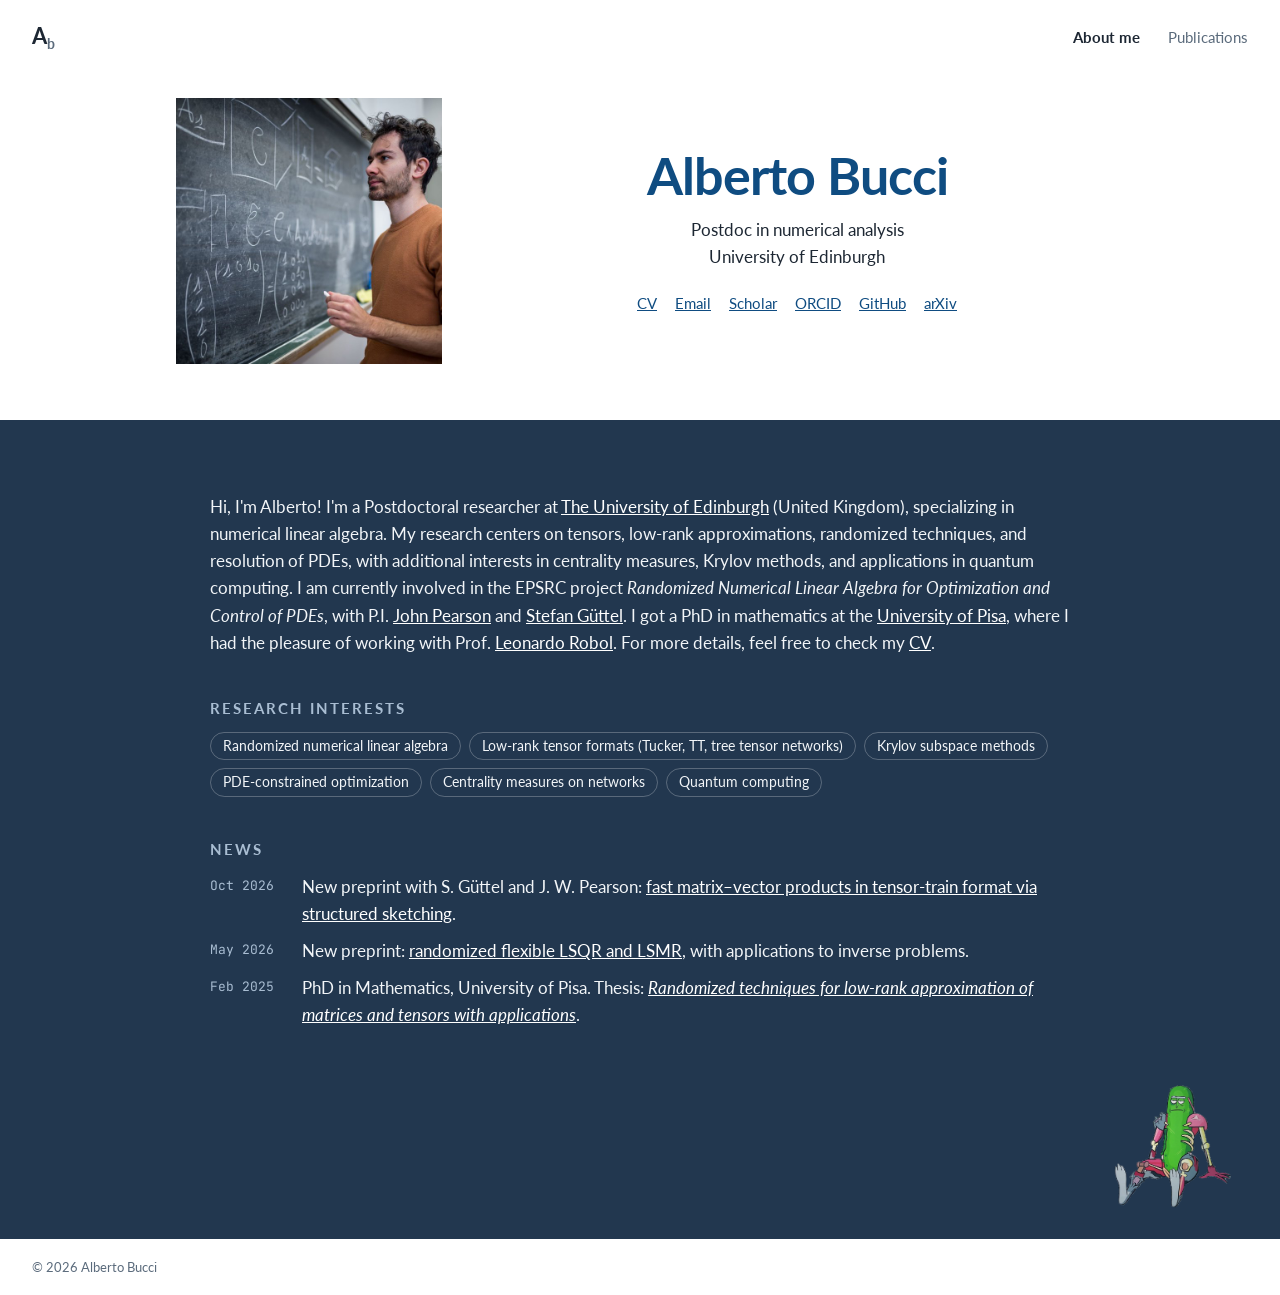
==== index.html @ d0a1d7b1 "Publish website" ====
<!doctype html>
<html lang="en">
<head>
  <meta charset="utf-8">
  <meta name="viewport" content="width=device-width, initial-scale=1">
  <title>Alberto Bucci</title>
  <meta name="description" content="Alberto Bucci is a postdoctoral researcher in numerical analysis at the University of Edinburgh, working on tensors, low-rank approximation, randomized numerical linear algebra, Krylov methods and PDEs.">
  <meta name="author" content="Alberto Bucci">
  <meta name="keywords" content="Alberto Bucci, numerical linear algebra, randomized numerical linear algebra, tensors, low-rank approximation, tensor train, Tucker, Nyström, Krylov methods, GMRES, PDE-constrained optimization, University of Edinburgh, University of Pisa">
  <link rel="canonical" href="https://alb95.github.io/">
  <link rel="icon" href="assets/img/favicon.png?v=f826609" type="image/png">
  <link rel="apple-touch-icon" href="assets/img/apple-touch-icon.png">

  <meta property="og:type" content="profile">
  <meta property="og:title" content="Alberto Bucci">
  <meta property="og:site_name" content="Alberto Bucci">
  <meta property="og:description" content="Postdoctoral researcher at the University of Edinburgh. Tensors, low-rank approximation, randomized techniques, PDEs.">
  <meta property="og:url" content="https://alb95.github.io/">
  <meta property="og:image" content="https://alb95.github.io/assets/img/preview.jpg">
  <meta property="profile:first_name" content="Alberto">
  <meta property="profile:last_name" content="Bucci">
  <meta name="twitter:card" content="summary_large_image">

  <script type="application/ld+json">
  {
    "@context": "https://schema.org",
    "@type": "Person",
    "name": "Alberto Bucci",
    "url": "https://alb95.github.io/",
    "image": "https://alb95.github.io/assets/img/profile.jpg",
    "jobTitle": "Postdoctoral Researcher in Numerical Analysis",
    "worksFor": { "@type": "CollegeOrUniversity", "name": "The University of Edinburgh", "url": "https://www.ed.ac.uk/" },
    "alumniOf": { "@type": "CollegeOrUniversity", "name": "University of Pisa", "url": "https://www.unipi.it/" },
    "knowsAbout": ["Numerical linear algebra", "Randomized numerical linear algebra", "Tensors", "Low-rank approximation", "Krylov subspace methods", "Partial differential equations", "Centrality measures", "Quantum computing"],
    "identifier": { "@type": "PropertyValue", "propertyID": "ORCID", "value": "0009-0002-7550-6025" },
    "sameAs": [
      "https://orcid.org/0009-0002-7550-6025",
      "https://scholar.google.com/citations?user=MlXRyBoAAAAJ",
      "https://github.com/alb95",
      "https://dblp.org/pid/286/5058.html",
      "https://www.mathgenealogy.org/id.php?id=345858",
      "https://sites.google.com/view/albertobucci/about-me"
    ]
  }
  </script>

  <link rel="preconnect" href="https://fonts.googleapis.com">
  <link rel="preconnect" href="https://fonts.gstatic.com" crossorigin>
  <link href="https://fonts.googleapis.com/css2?family=Lato:ital,wght@0,400;0,700;1,400&family=JetBrains+Mono:wght@400&family=Comic+Neue:wght@700&display=swap" rel="stylesheet">
  <link rel="stylesheet" href="assets/css/style.css?v=f826609">
</head>
<body>
  <header class="topbar">
    <a class="brand" href="./" aria-label="Home">A<span class="brand-sub">b</span></a>
    <nav>
      <a href="./" aria-current="page">About me</a>
      <a href="publications.html">Publications</a>
    </nav>
  </header>

  <main>
    <section class="hero">
      <figure class="portrait">
        <img id="portrait" src="assets/img/profile.jpg" alt="Alberto Bucci at a blackboard" width="266" height="266">
      </figure>
      <div class="hero-text">
        <h1>Alberto Bucci</h1>
        <p class="role">Postdoc in numerical analysis<br>University of Edinburgh</p>
        <ul class="links">
          <li><a href="assets/cv.pdf">CV</a></li>
          <li><button class="copy-email" type="button" data-user="abucci2" data-domain="ed.ac.uk" title="Copy email address">Email</button></li>
          <li><a href="https://scholar.google.com/citations?user=MlXRyBoAAAAJ" rel="me">Scholar</a></li>
          <li><a href="https://orcid.org/0009-0002-7550-6025" rel="me">ORCID</a></li>
          <li><a href="https://github.com/alb95" rel="me">GitHub</a></li>
          <li><a href="https://arxiv.org/search/?searchtype=author&amp;query=Bucci%2C+Alberto">arXiv</a></li>
        </ul>
      </div>
    </section>

    <section class="band">
      <div class="band-inner">
        <p>
          Hi, I'm Alberto! I'm a Postdoctoral researcher at
          <a href="https://www.ed.ac.uk/">The University of Edinburgh</a> (United Kingdom),
          specializing in numerical linear algebra. My research centers on tensors, low-rank
          approximations, randomized techniques, and resolution of PDEs, with additional interests
          in centrality measures, Krylov methods, and applications in quantum computing.
          I am currently involved in the EPSRC project
          <em>Randomized Numerical Linear Algebra for Optimization and Control of PDEs</em>,
          with P.I. <a href="https://www.research.ed.ac.uk/en/persons/john-pearson">John Pearson</a> and
          <a href="https://guettel.com/">Stefan Güttel</a>.
          I got a PhD in mathematics at the <a href="https://www.dm.unipi.it/">University of Pisa</a>,
          where I had the pleasure of working with Prof.
          <a href="https://web.dm.unipi.it/robol/">Leonardo Robol</a>.
          For more details, feel free to check my <a href="assets/cv.pdf">CV</a>.
        </p>

        <h2>Research interests</h2>
        <ul class="tags">
          <li>Randomized numerical linear algebra</li>
          <li>Low-rank tensor formats (Tucker, TT, tree tensor networks)</li>
          <li>Krylov subspace methods</li>
          <li>PDE-constrained optimization</li>
          <li>Centrality measures on networks</li>
          <li>Quantum computing</li>
        </ul>

        <h2>News</h2>
        <ul class="news">
          <li><time datetime="2026-10">Oct 2026</time> New preprint with S. Güttel and J. W. Pearson: <a href="https://arxiv.org/abs/2610.23451">fast matrix–vector products in tensor-train format via structured sketching</a>.</li>
          <li><time datetime="2026-05">May 2026</time> New preprint: <a href="https://arxiv.org/abs/2605.22281">randomized flexible LSQR and LSMR</a>, with applications to inverse problems.</li>
          <li><time datetime="2025-02">Feb 2025</time> PhD in Mathematics, University of Pisa. Thesis: <a href="https://etd.adm.unipi.it/t/etd-02192025-124846"><em>Randomized techniques for low-rank approximation of matrices and tensors with applications</em></a>.</li>
        </ul>
      </div>
      <div class="pickle">
        <button class="pickle-btn" type="button" aria-label="Pickle Rick" aria-expanded="false" aria-controls="bubble">
          <img src="assets/img/pickle-rick.png" alt="">
        </button>
        <div class="bubble" id="bubble" hidden>
          <p>Psst! Wanna jump into another dimension?</p>
          <div class="bubble-choices">
            <button type="button" data-world="matrix">Matrix world</button>
            <button type="button" data-world="traps">World of traps</button>
          </div>
        </div>
      </div>
    </section>
  </main>

  <footer class="footer">
    <span>© <span id="year">2026</span> Alberto Bucci</span>
  </footer>

  <div class="portal" id="portal" aria-hidden="true"></div>

  <script>
    document.getElementById("year").textContent = new Date().getFullYear();

    // Pickle Rick: a speech bubble, then a portal to the other dimension.
    (() => {
      const btn = document.querySelector(".pickle-btn");
      const bubble = document.getElementById("bubble");
      const portal = document.getElementById("portal");
      const toggle = (open) => {
        bubble.hidden = !open;
        btn.setAttribute("aria-expanded", String(open));
      };
      btn.addEventListener("click", (e) => { e.stopPropagation(); toggle(bubble.hidden); });
      document.addEventListener("click", (e) => { if (!e.target.closest(".pickle")) toggle(false); });
      document.addEventListener("keydown", (e) => { if (e.key === "Escape") toggle(false); });
      bubble.querySelectorAll("[data-world]").forEach((choice) => {
        choice.addEventListener("click", () => {
          const r = btn.getBoundingClientRect();
          portal.style.setProperty("--x", r.left + r.width / 2 + "px");
          portal.style.setProperty("--y", r.top + r.height / 2 + "px");
          toggle(false);
          portal.classList.add("open");
          const go = () => { location.href = "play/?world=" + choice.dataset.world; };
          if (matchMedia("(prefers-reduced-motion: reduce)").matches) go();
          else setTimeout(go, 1150);
        });
      });
    })();

    // "Email" copies the address instead of opening a mail program.
    document.querySelectorAll(".copy-email").forEach((btn) => {
      const address = btn.dataset.user + "@" + btn.dataset.domain;
      btn.addEventListener("click", async () => {
        try {
          await navigator.clipboard.writeText(address);
          btn.textContent = address + " · copied";
        } catch {
          btn.textContent = address;
        }
        setTimeout(() => (btn.textContent = "Email"), 4000);
      });
    });
  </script>
</body>
</html>
---- assets/css/style.css ----
:root {
  --foto-larghezza: 266px;        
  --foto-larghezza-telefono: 200px;
  --foto-inquadratura: center;    
  --pickle-larghezza: 130px;
  --pickle-dal-basso: 24px;       
  --pickle-da-destra: 40px;       
  --pickle-larghezza-telefono: 110px;
  --banda-spazio-sotto: 200px;    
  --accent: #0f4c81;              
  --band: #22374f;                
}
:root {
  --bg: #ffffff;
  --fg: #1d2733;
  --muted: #5b6b7c;
  --band-fg: #f2f5f8;
  --band-link: #ffffff;
  --rule: #e3e8ee;
  --mono: "JetBrains Mono", ui-monospace, monospace;
}
* { box-sizing: border-box; }
html { -webkit-text-size-adjust: 100%; }
body {
  margin: 0;
  background: var(--bg);
  color: var(--fg);
  font: 17px/1.6 "Lato", system-ui, sans-serif;
  min-height: 100vh;
  display: flex;
  flex-direction: column;
}
main { flex: 1; }
a { color: var(--accent); }
a:hover { text-decoration-thickness: 2px; }
::selection { background: var(--accent); color: var(--bg); }
.topbar {
  display: flex;
  justify-content: space-between;
  align-items: center;
  padding: 18px 32px;
}
.brand {
  font-weight: 700;
  font-size: 22px;
  color: var(--fg);
  text-decoration: none;
  letter-spacing: -0.5px;
}
.brand-sub { font-size: 14px; vertical-align: sub; color: var(--muted); }
.topbar nav a {
  margin-left: 24px;
  color: var(--muted);
  text-decoration: none;
  font-size: 15px;
}
.topbar nav a[aria-current="page"] { color: var(--fg); font-weight: 700; }
.hero {
  max-width: 960px;
  margin: 24px auto 56px;
  padding: 0 16px;
  display: grid;
  grid-template-columns: var(--foto-larghezza) 1fr;
  gap: 48px;
  align-items: center;
}
.portrait { margin: 0; }
.portrait img {
  display: block;
  width: var(--foto-larghezza);
  height: var(--foto-larghezza);
  object-fit: cover;
  object-position: var(--foto-inquadratura);
}
.hero-text { text-align: center; }
h1 {
  font-size: clamp(40px, 6vw, 52px);
  line-height: 1.1;
  margin: 0 0 12px;
  color: var(--accent);
  letter-spacing: -1px;
}
.role { margin: 0 0 20px; color: var(--fg); }
.links {
  list-style: none;
  padding: 0;
  margin: 0;
  display: flex;
  flex-wrap: wrap;
  justify-content: center;
  gap: 8px 18px;
  font-size: 15px;
}
.copy-email {
  background: none;
  border: 0;
  padding: 0;
  font: inherit;
  color: var(--accent);
  text-decoration: underline;
  cursor: pointer;
}
.band {
  background: var(--band);
  color: var(--band-fg);
  position: relative;
  padding: 56px 16px var(--banda-spazio-sotto);
  overflow: hidden;
}
.band-inner { max-width: 860px; margin: 0 auto; }
.band a { color: var(--band-link); }
.band h2 {
  font-size: 15px;
  text-transform: uppercase;
  letter-spacing: 2px;
  margin: 40px 0 12px;
  color: #a9bdd2;
}
.tags { list-style: none; padding: 0; margin: 0; display: flex; flex-wrap: wrap; gap: 8px; }
.tags li {
  border: 1px solid rgba(255,255,255,.25);
  border-radius: 999px;
  padding: 2px 12px;
  font-size: 14px;
}
.news { list-style: none; padding: 0; margin: 0; }
.news li { margin: 0 0 10px; padding-left: 92px; position: relative; }
.news time {
  position: absolute;
  left: 0;
  font-family: var(--mono);
  font-size: 13px;
  color: #a9bdd2;
  top: 3px;
}
.pubs-page { background: #f2f6fa; }
.pubs-page .topbar { background: var(--bg); }
.page-band {
  background: var(--band);
  color: var(--band-fg);
  padding: 40px 16px 44px;
}
.page-band-inner { max-width: 860px; margin: 0 auto; }
.page-band h1 { color: #fff; margin: 0 0 8px; }
.page-band p { margin: 0; color: #c9d6e3; }
.page-band a { color: #fff; }
.page { max-width: 860px; margin: 8px auto 64px; padding: 0 16px; width: 100%; }
.page h2 {
  display: flex;
  align-items: center;
  gap: 12px;
  font-size: 15px;
  text-transform: uppercase;
  letter-spacing: 2px;
  color: var(--accent);
  margin: 32px 0 12px;
}
.page h2::before {
  content: "";
  width: 40px;
  height: 6px;
  background: var(--accent);
  flex-shrink: 0;
}
.pubs { list-style: none; padding: 0; margin: 0; }
.pubs li {
  background: #fff;
  border-left: 4px solid var(--accent);
  border-radius: 0 6px 6px 0;
  box-shadow: 0 1px 3px rgba(20, 40, 70, .08);
  padding: 9px 16px 8px;
  margin-bottom: 8px;
  line-height: 1.45;
}
.pubs .title { display: block; font-weight: 700; color: var(--fg); }
.pubs .meta { font-size: 14.5px; margin-top: 2px; }
.pubs .authors { color: var(--muted); }
.pubs .venue { color: var(--accent); }
.pubs .authors + .venue::before { content: " · "; color: var(--muted); }
.pubs .venue:empty { display: none; }
.pubs .plinks { margin-left: 4px; white-space: nowrap; }
.pubs .plinks > a,
.bib summary {
  display: inline-block;
  font: 12px/1.35 var(--mono);
  color: var(--accent);
  background: #e6eef7;
  border-radius: 999px;
  padding: 1px 9px;
  margin: 0 2px;
  text-decoration: none;
  cursor: pointer;
  transition: background .15s, color .15s;
}
.pubs .plinks > a:hover,
.bib summary:hover,
.bib[open] summary { background: var(--accent); color: #fff; }
.bib { display: inline; }
.bib summary { list-style: none; }
.bib summary::-webkit-details-marker { display: none; }
.bib pre {
  margin: 8px 0 0;
  padding: 12px 14px;
  background: #f4f7fb;
  border: 1px solid var(--rule);
  border-radius: 4px;
  font: 12.5px/1.5 var(--mono);
  overflow-x: auto;
  max-width: 100%;
}
.footer {
  background: var(--bg);
  display: flex;
  justify-content: space-between;
  align-items: center;
  padding: 18px 32px;
  font-size: 13px;
  color: var(--muted);
}
.pickle {
  position: absolute;
  right: var(--pickle-da-destra);
  bottom: var(--pickle-dal-basso);
  width: var(--pickle-larghezza);
  z-index: 2;
}
.pickle-btn {
  display: block;
  width: 100%;
  padding: 0;
  border: 0;
  background: none;
  cursor: pointer;
  transition: transform .2s;
}
.pickle-btn:hover { transform: rotate(-4deg) scale(1.04); }
.pickle-btn:focus-visible { outline: 2px dashed #b6f06a; outline-offset: 4px; }
.pickle-btn img { display: block; width: 100%; height: auto; }
.bubble {
  position: absolute;
  bottom: calc(100% + 18px);
  right: 30%;
  width: 250px;
  background: #fff;
  color: #111;
  border: 3px solid #111;
  border-radius: 18px;
  padding: 12px 14px;
  font: 700 16px/1.3 "Comic Neue", "Comic Sans MS", "Lato", sans-serif;
  text-align: center;
  box-shadow: 4px 4px 0 #111;
  animation: bubble-pop .25s cubic-bezier(.3, 1.6, .5, 1);
}
.bubble[hidden] { display: none; }
.bubble::after {
  content: "";
  position: absolute;
  right: 26px;
  bottom: -16px;
  width: 22px;
  height: 22px;
  background: #fff;
  border-right: 3px solid #111;
  border-bottom: 3px solid #111;
  transform: skewY(30deg) rotate(45deg);
}
.bubble p { margin: 0 0 10px; }
.bubble-choices { display: flex; flex-direction: column; gap: 8px; }
.bubble-choices button {
  font: inherit;
  font-size: 15px;
  padding: 6px 10px;
  border: 2px solid #111;
  border-radius: 10px;
  background: #b6f06a;
  color: #111;
  cursor: pointer;
  box-shadow: 2px 2px 0 #111;
}
.bubble-choices button:last-child { background: var(--light, #e6eef7); }
.bubble-choices button:hover { transform: translate(-1px, -1px); box-shadow: 3px 3px 0 #111; }
@keyframes bubble-pop { from { transform: scale(.6); opacity: 0; } }
.portal {
  position: fixed;
  left: var(--x, 50%);
  top: var(--y, 50%);
  width: 0;
  height: 0;
  pointer-events: none;
  z-index: 100;
}
.portal::before, .portal::after {
  content: "";
  position: absolute;
  left: -170vmax;
  top: -170vmax;
  width: 340vmax;
  height: 340vmax;
  border-radius: 50%;
  transform: scale(0);
}
.portal::before {
  background: radial-gradient(circle, #f2ffe0 0 6%, #b6f06a 16%, #5ccf3a 34%, #1f9a3a 56%, #0b5e2a 69%, rgba(11, 94, 42, 0) 71%);
}
.portal::after {
  background: repeating-conic-gradient(from 0deg, rgba(240, 255, 220, .45) 0 7deg, transparent 7deg 26deg);
  -webkit-mask: radial-gradient(circle, transparent 8%, #000 26%, #000 64%, transparent 70%);
  mask: radial-gradient(circle, transparent 8%, #000 26%, #000 64%, transparent 70%);
}
.portal.open::before { animation: portal-open 1.2s cubic-bezier(.6, 0, .4, 1) forwards; }
.portal.open::after { animation: portal-open-spin 1.2s cubic-bezier(.6, 0, .4, 1) forwards; }
@keyframes portal-open {
  0% { transform: scale(0); }
  45% { transform: scale(.06); }
  100% { transform: scale(1); }
}
@keyframes portal-open-spin {
  0% { transform: scale(0) rotate(0); }
  45% { transform: scale(.06) rotate(220deg); }
  100% { transform: scale(1) rotate(540deg); }
}
@media (max-width: 1200px) {
  .pickle { position: relative; right: auto; bottom: auto; margin: 32px auto 0; }
  .bubble { right: auto; left: 50%; margin-left: -125px; }
  .bubble::after { right: auto; left: 50%; margin-left: -11px; }
  .band { padding-bottom: 40px; }
}
@media (max-width: 720px) {
  .pickle { width: var(--pickle-larghezza-telefono); }
}
.center {
  max-width: 640px;
  margin: 0 auto;
  padding: 64px 16px;
  text-align: center;
}
.big { font-size: clamp(96px, 22vw, 180px); font-weight: 700; line-height: 1; margin: 0; color: var(--accent); }
@media (max-width: 720px) {
  .topbar, .footer { padding: 14px 16px; }
  .hero { grid-template-columns: 1fr; gap: 24px; justify-items: center; }
  .portrait img { width: var(--foto-larghezza-telefono); height: var(--foto-larghezza-telefono); }
  .news li { padding-left: 0; }
  .news time { position: static; display: block; }
}
@media (prefers-reduced-motion: reduce) {
  * { transition: none !important; animation: none !important; }
}
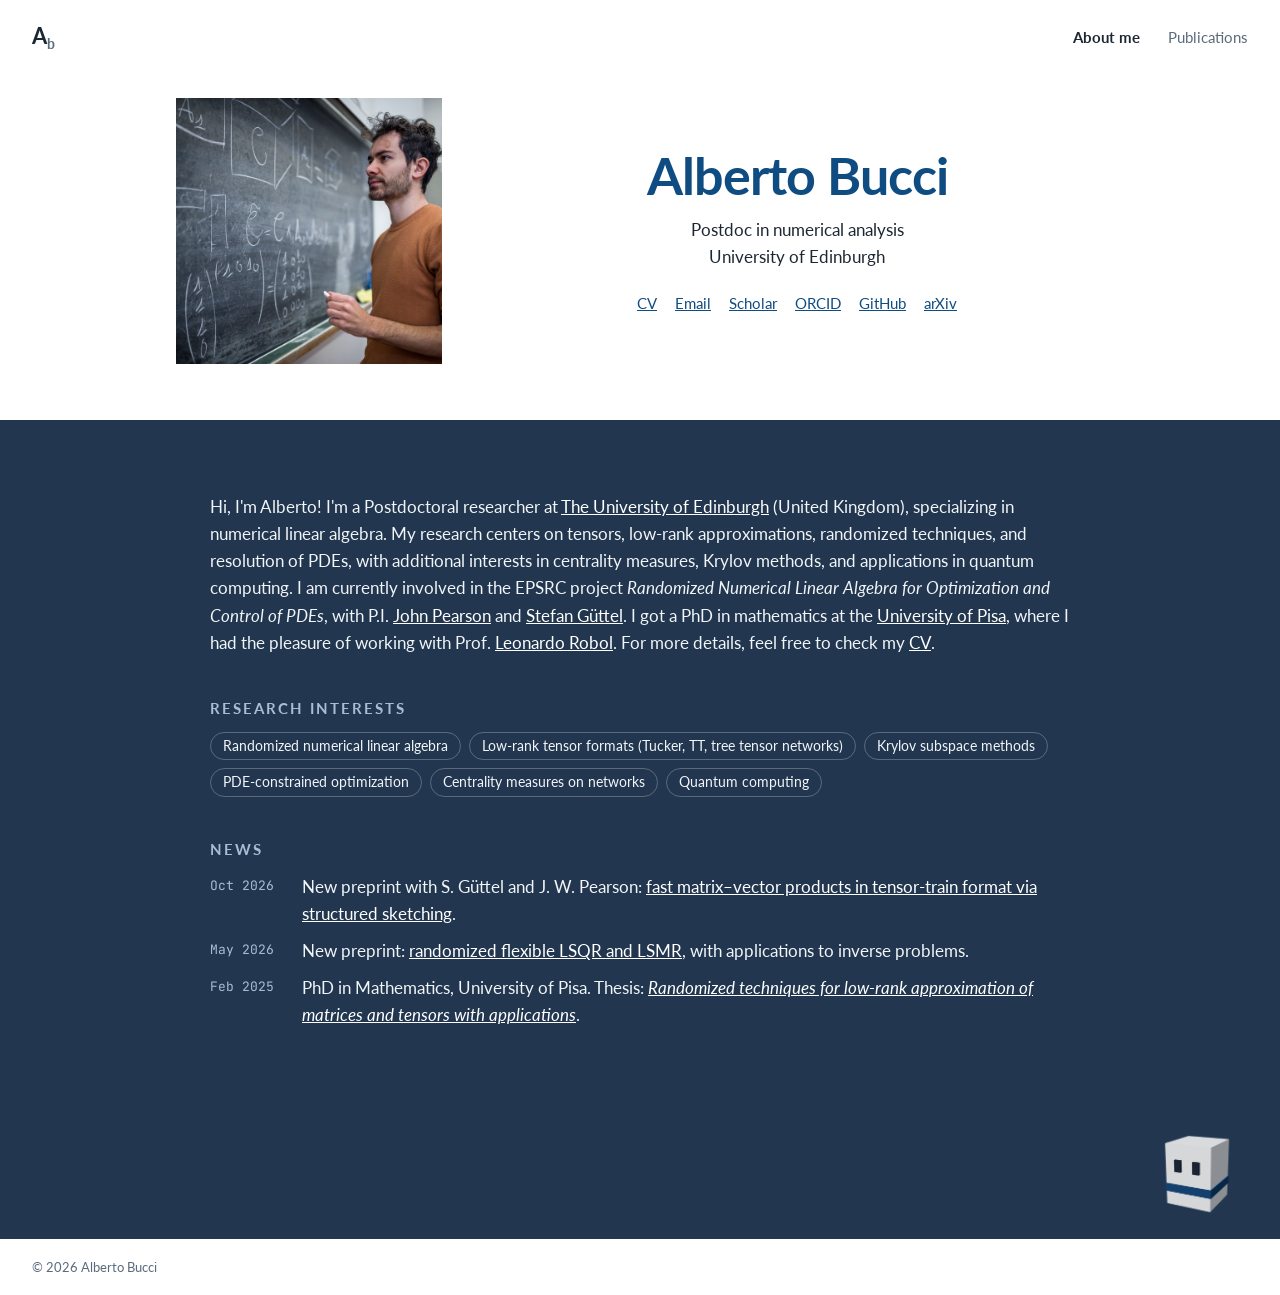
==== commit 0faef6a2: "Publish website" ====
--- a/index.html
+++ b/index.html
@@ -8,7 +8,7 @@
   <meta name="author" content="Alberto Bucci">
   <meta name="keywords" content="Alberto Bucci, numerical linear algebra, randomized numerical linear algebra, tensors, low-rank approximation, tensor train, Tucker, Nyström, Krylov methods, GMRES, PDE-constrained optimization, University of Edinburgh, University of Pisa">
   <link rel="canonical" href="https://alb95.github.io/">
-  <link rel="icon" href="assets/img/favicon.png?v=f826609" type="image/png">
+  <link rel="icon" href="assets/img/favicon.png?v=60f54f8" type="image/png">
   <link rel="apple-touch-icon" href="assets/img/apple-touch-icon.png">
 
   <meta property="og:type" content="profile">
@@ -47,7 +47,7 @@
   <link rel="preconnect" href="https://fonts.googleapis.com">
   <link rel="preconnect" href="https://fonts.gstatic.com" crossorigin>
   <link href="https://fonts.googleapis.com/css2?family=Lato:ital,wght@0,400;0,700;1,400&family=JetBrains+Mono:wght@400&family=Comic+Neue:wght@700&display=swap" rel="stylesheet">
-  <link rel="stylesheet" href="assets/css/style.css?v=f826609">
+  <link rel="stylesheet" href="assets/css/style.css?v=60f54f8">
 </head>
 <body>
   <header class="topbar">
@@ -112,15 +112,14 @@
           <li><time datetime="2025-02">Feb 2025</time> PhD in Mathematics, University of Pisa. Thesis: <a href="https://etd.adm.unipi.it/t/etd-02192025-124846"><em>Randomized techniques for low-rank approximation of matrices and tensors with applications</em></a>.</li>
         </ul>
       </div>
-      <div class="pickle">
-        <button class="pickle-btn" type="button" aria-label="Pickle Rick" aria-expanded="false" aria-controls="bubble">
-          <img src="assets/img/pickle-rick.png" alt="">
+      <div class="eroe">
+        <button class="eroe-btn" type="button" aria-label="Play" aria-expanded="false" aria-controls="bubble">
+          <img src="assets/img/hero.png" alt="" width="300" height="349">
         </button>
         <div class="bubble" id="bubble" hidden>
           <p>Psst! Wanna jump into another dimension?</p>
           <div class="bubble-choices">
             <button type="button" data-world="matrix">Matrix world</button>
-            <button type="button" data-world="traps">World of traps</button>
           </div>
         </div>
       </div>
@@ -131,33 +130,26 @@
     <span>© <span id="year">2026</span> Alberto Bucci</span>
   </footer>
 
-  <div class="portal" id="portal" aria-hidden="true"></div>
-
+  <script src="play/tiles.js?v=60f54f8"></script>
   <script>
     document.getElementById("year").textContent = new Date().getFullYear();
 
-    // Pickle Rick: a speech bubble, then a portal to the other dimension.
+    // The hero of the game: a speech bubble, then a jump into the other dimension (play/tiles.js).
     (() => {
-      const btn = document.querySelector(".pickle-btn");
+      const btn = document.querySelector(".eroe-btn");
       const bubble = document.getElementById("bubble");
-      const portal = document.getElementById("portal");
       const toggle = (open) => {
         bubble.hidden = !open;
         btn.setAttribute("aria-expanded", String(open));
       };
       btn.addEventListener("click", (e) => { e.stopPropagation(); toggle(bubble.hidden); });
-      document.addEventListener("click", (e) => { if (!e.target.closest(".pickle")) toggle(false); });
+      document.addEventListener("click", (e) => { if (!e.target.closest(".eroe")) toggle(false); });
       document.addEventListener("keydown", (e) => { if (e.key === "Escape") toggle(false); });
       bubble.querySelectorAll("[data-world]").forEach((choice) => {
         choice.addEventListener("click", () => {
           const r = btn.getBoundingClientRect();
-          portal.style.setProperty("--x", r.left + r.width / 2 + "px");
-          portal.style.setProperty("--y", r.top + r.height / 2 + "px");
           toggle(false);
-          portal.classList.add("open");
-          const go = () => { location.href = "play/?world=" + choice.dataset.world; };
-          if (matchMedia("(prefers-reduced-motion: reduce)").matches) go();
-          else setTimeout(go, 1150);
+          tileWipe("cover", r.left + r.width / 2, r.top + r.height / 2, () => { location.href = "play/?world=" + choice.dataset.world; });
         });
       });
     })();
--- a/assets/css/style.css
+++ b/assets/css/style.css
@@ -3,10 +3,10 @@
   --foto-larghezza: 266px;        
   --foto-larghezza-telefono: 200px;
   --foto-inquadratura: center;    
-  --pickle-larghezza: 130px;
-  --pickle-dal-basso: 24px;       
-  --pickle-da-destra: 40px;       
-  --pickle-larghezza-telefono: 110px;
+  --eroe-larghezza: 70px;
+  --eroe-dal-basso: 24px;         
+  --eroe-da-destra: 48px;         
+  --eroe-larghezza-telefono: 62px;
   --banda-spazio-sotto: 200px;    
   --accent: #0f4c81;              
   --band: #22374f;                
@@ -218,14 +218,14 @@
   font-size: 13px;
   color: var(--muted);
 }
-.pickle {
+.eroe {
   position: absolute;
-  right: var(--pickle-da-destra);
-  bottom: var(--pickle-dal-basso);
-  width: var(--pickle-larghezza);
+  right: var(--eroe-da-destra);
+  bottom: var(--eroe-dal-basso);
+  width: var(--eroe-larghezza);
   z-index: 2;
 }
-.pickle-btn {
+.eroe-btn {
   display: block;
   width: 100%;
   padding: 0;
@@ -234,100 +234,73 @@
   cursor: pointer;
   transition: transform .2s;
 }
-.pickle-btn:hover { transform: rotate(-4deg) scale(1.04); }
-.pickle-btn:focus-visible { outline: 2px dashed #b6f06a; outline-offset: 4px; }
-.pickle-btn img { display: block; width: 100%; height: auto; }
+.eroe-btn:hover { transform: rotate(-4deg) scale(1.06); }   
+.eroe-btn[aria-expanded="true"] img { animation: eroe-hop .55s cubic-bezier(.3, .7, .4, 1); }   
+.eroe-btn:focus-visible { outline: 2px dashed #7db4e6; outline-offset: 4px; }
+.eroe-btn img { display: block; width: 100%; height: auto; transform-origin: 50% 100%; }
+@keyframes eroe-hop {   
+  0% { transform: none; }
+  15% { transform: scale(1.12, .86); }
+  45% { transform: translateY(-26%) scale(.94, 1.06); }
+  80% { transform: none; }
+  90% { transform: scale(1.08, .92); }
+  100% { transform: none; }
+}
 .bubble {
   position: absolute;
-  bottom: calc(100% + 18px);
-  right: 30%;
-  width: 250px;
+  bottom: calc(100% + 16px);
+  right: 20%;
+  width: 240px;
   background: #fff;
-  color: #111;
-  border: 3px solid #111;
-  border-radius: 18px;
+  color: #14243a;
+  border-radius: 12px;
   padding: 12px 14px;
-  font: 700 16px/1.3 "Comic Neue", "Comic Sans MS", "Lato", sans-serif;
+  font: 700 15px/1.4 "Lato", sans-serif;
   text-align: center;
-  box-shadow: 4px 4px 0 #111;
+  box-shadow: 0 4px 18px rgba(0, 0, 0, .3);
   animation: bubble-pop .25s cubic-bezier(.3, 1.6, .5, 1);
 }
 .bubble[hidden] { display: none; }
 .bubble::after {
   content: "";
   position: absolute;
-  right: 26px;
-  bottom: -16px;
-  width: 22px;
-  height: 22px;
-  background: #fff;
-  border-right: 3px solid #111;
-  border-bottom: 3px solid #111;
-  transform: skewY(30deg) rotate(45deg);
+  right: 22px;
+  bottom: -9px;
+  border: 10px solid transparent;
+  border-top-color: #fff;
+  border-bottom: 0;
 }
 .bubble p { margin: 0 0 10px; }
 .bubble-choices { display: flex; flex-direction: column; gap: 8px; }
 .bubble-choices button {
   font: inherit;
-  font-size: 15px;
-  padding: 6px 10px;
-  border: 2px solid #111;
-  border-radius: 10px;
-  background: #b6f06a;
-  color: #111;
+  font-size: 14px;
+  letter-spacing: .02em;
+  padding: 7px 10px;
+  border: 0;
+  border-radius: 6px;
+  background: var(--accent);
+  color: #fff;
   cursor: pointer;
-  box-shadow: 2px 2px 0 #111;
-}
-.bubble-choices button:last-child { background: var(--light, #e6eef7); }
-.bubble-choices button:hover { transform: translate(-1px, -1px); box-shadow: 3px 3px 0 #111; }
+  transition: background .15s, transform .15s;
+}
+.bubble-choices button:last-child { background: #e6eef7; color: #14243a; }
+.bubble-choices button:hover { background: #7db4e6; color: #0b1626; transform: translateY(-1px); }
 @keyframes bubble-pop { from { transform: scale(.6); opacity: 0; } }
-.portal {
-  position: fixed;
-  left: var(--x, 50%);
-  top: var(--y, 50%);
-  width: 0;
-  height: 0;
-  pointer-events: none;
-  z-index: 100;
-}
-.portal::before, .portal::after {
-  content: "";
-  position: absolute;
-  left: -170vmax;
-  top: -170vmax;
-  width: 340vmax;
-  height: 340vmax;
-  border-radius: 50%;
-  transform: scale(0);
-}
-.portal::before {
-  background: radial-gradient(circle, #f2ffe0 0 6%, #b6f06a 16%, #5ccf3a 34%, #1f9a3a 56%, #0b5e2a 69%, rgba(11, 94, 42, 0) 71%);
-}
-.portal::after {
-  background: repeating-conic-gradient(from 0deg, rgba(240, 255, 220, .45) 0 7deg, transparent 7deg 26deg);
-  -webkit-mask: radial-gradient(circle, transparent 8%, #000 26%, #000 64%, transparent 70%);
-  mask: radial-gradient(circle, transparent 8%, #000 26%, #000 64%, transparent 70%);
-}
-.portal.open::before { animation: portal-open 1.2s cubic-bezier(.6, 0, .4, 1) forwards; }
-.portal.open::after { animation: portal-open-spin 1.2s cubic-bezier(.6, 0, .4, 1) forwards; }
-@keyframes portal-open {
-  0% { transform: scale(0); }
-  45% { transform: scale(.06); }
-  100% { transform: scale(1); }
-}
-@keyframes portal-open-spin {
-  0% { transform: scale(0) rotate(0); }
-  45% { transform: scale(.06) rotate(220deg); }
-  100% { transform: scale(1) rotate(540deg); }
-}
+.tiles { position: fixed; inset: 0; z-index: 100; overflow: hidden; pointer-events: none; }
+.tiles i { position: absolute; width: calc(var(--s) + 1px); height: calc(var(--s) + 1px); }
+.tiles.cover i { transform: scale(0) rotate(-90deg); animation: tile-in .3s cubic-bezier(.3, 1.4, .5, 1) forwards; }
+.tiles.reveal i { animation: tile-out .3s cubic-bezier(.5, 0, .7, .4) both; }
+@keyframes tile-in { to { transform: none; } }
+@keyframes tile-out { from { transform: none; } to { transform: scale(0) rotate(90deg); } }
 @media (max-width: 1200px) {
-  .pickle { position: relative; right: auto; bottom: auto; margin: 32px auto 0; }
-  .bubble { right: auto; left: 50%; margin-left: -125px; }
-  .bubble::after { right: auto; left: 50%; margin-left: -11px; }
+  .eroe { position: relative; right: auto; bottom: auto; margin: 32px auto 0; }
+  .bubble { right: auto; left: 50%; margin-left: -120px; }
+  .bubble::after { right: auto; left: 50%; margin-left: -10px; }
   .band { padding-bottom: 40px; }
 }
 @media (max-width: 720px) {
-  .pickle { width: var(--pickle-larghezza-telefono); }
+  .eroe { width: var(--eroe-larghezza-telefono); }
 }
 .center {
   max-width: 640px;
